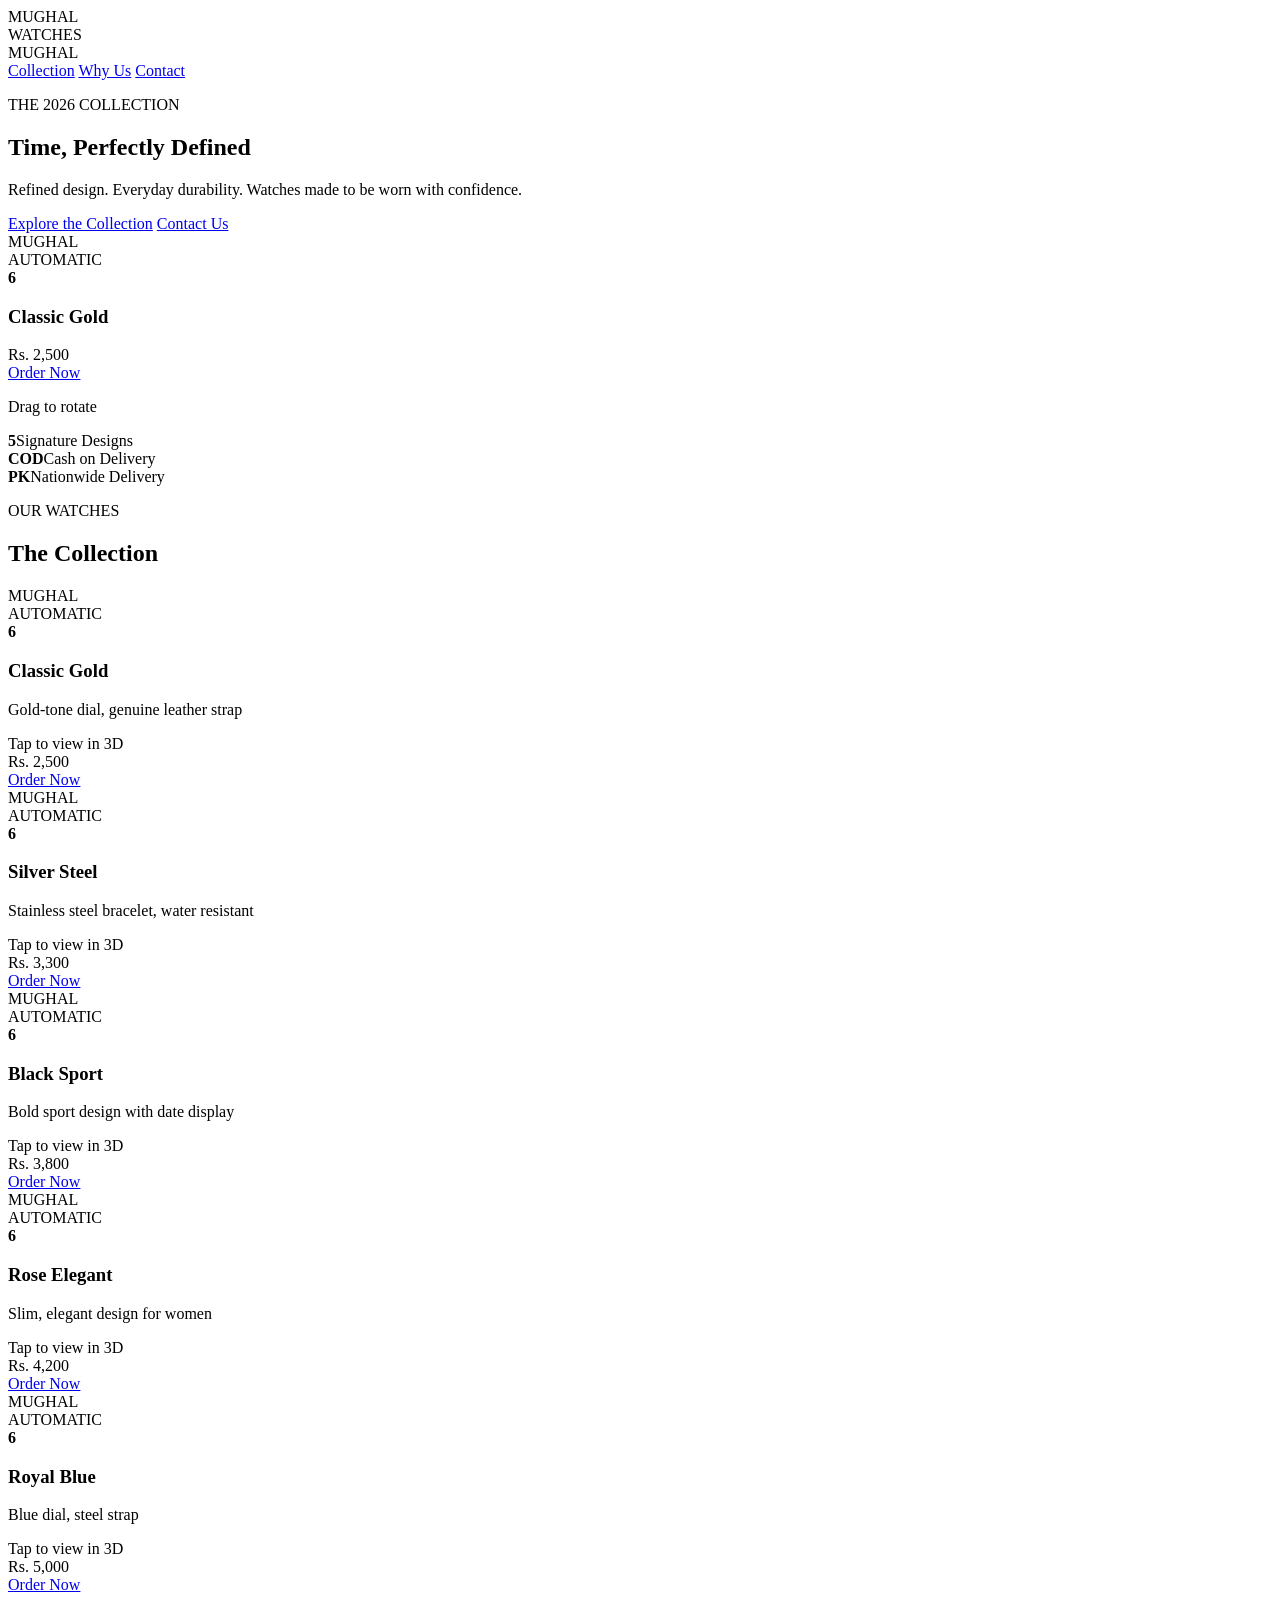
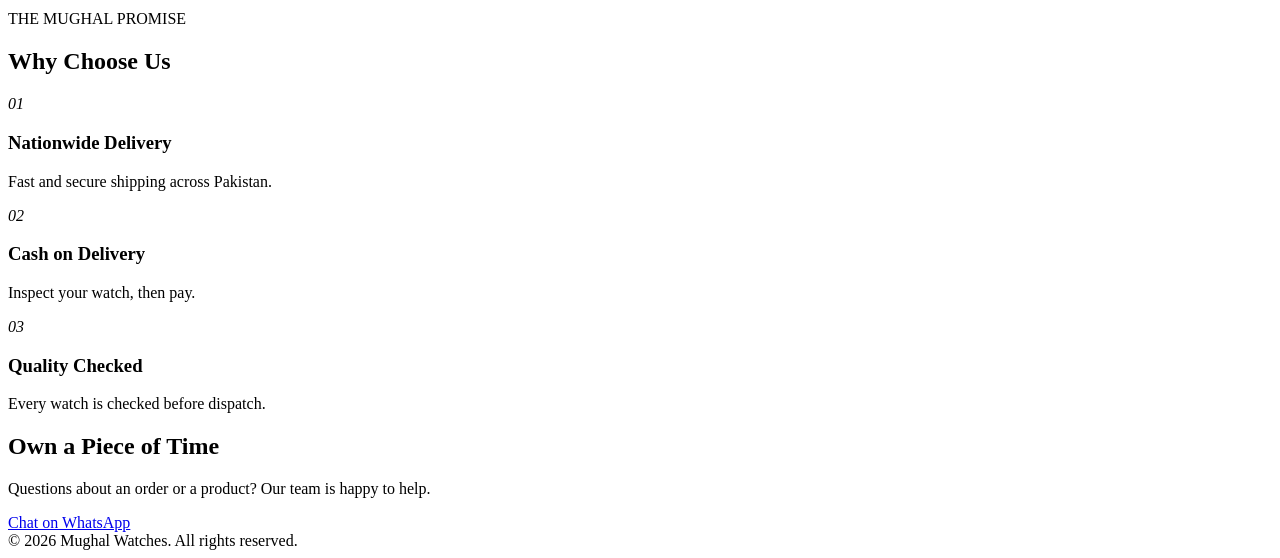
==== index.html @ de5ab8aa "Create index.html" ====
<!DOCTYPE html>
<html lang="en">
<head>
<meta charset="UTF-8">
<meta name="viewport" content="width=device-width, initial-scale=1.0">
<title>Mughal Watches | Timeless Craftsmanship</title>
<link rel="stylesheet" href="./style.css">
</head>
<body>

<div id="intro">
  <div class="i-logo">MUGHAL</div>
  <div class="i-sub">WATCHES</div>
  <div class="i-line"></div>
</div>

<header>
  <div class="logo">MUGHAL</div>
  <nav>
    <a href="#collection">Collection</a>
    <a href="#why">Why Us</a>
    <a href="#contact">Contact</a>
  </nav>
</header>

<section class="hero">
  <div class="txt">
    <p class="eyebrow">THE 2026 COLLECTION</p>
    <h1>Time, <span>Perfectly</span> Defined</h1>
    <p class="lead">Refined design. Everyday durability. Watches made to be worn with confidence.</p>
    <div class="btns">
      <a class="btn" href="#collection">Explore the Collection</a>
      <a class="btn ghost" href="#contact">Contact Us</a>
    </div>
  </div>

  <div class="show">
    <div class="stage hero-stage">
      <div class="sway"><div id="rot"><div class="watch" id="heroWatch" data-style="gold"></div><img id="heroPhoto" class="hero-photo" alt=""></div></div>
    </div>
    <div class="pick">
      <h3 id="pName"></h3>
      <div class="price" id="pPrice"></div>
      <a class="buy" id="pBuy" href="#">Order Now</a>
      <p class="hint">Drag to rotate</p>
    </div>
  </div>
</section>

<section class="strip">
  <div><b>5</b><span>Signature Designs</span></div>
  <div><b>COD</b><span>Cash on Delivery</span></div>
  <div><b>PK</b><span>Nationwide Delivery</span></div>
</section>

<section id="collection">
  <p class="eyebrow reveal">OUR WATCHES</p>
  <h2 class="reveal">The Collection</h2>
  <div class="grid reveal" id="grid"></div>
</section>

<section id="why" class="why">
  <p class="eyebrow reveal">THE MUGHAL PROMISE</p>
  <h2 class="reveal">Why Choose Us</h2>
  <div class="grid reveal">
    <div class="box"><i>01</i><h3>Nationwide Delivery</h3><p>Fast and secure shipping across Pakistan.</p></div>
    <div class="box"><i>02</i><h3>Cash on Delivery</h3><p>Inspect your watch, then pay.</p></div>
    <div class="box"><i>03</i><h3>Quality Checked</h3><p>Every watch is checked before dispatch.</p></div>
  </div>
</section>

<section id="contact" class="cta">
  <h2 class="reveal">Own a Piece of Time</h2>
  <p class="reveal">Questions about an order or a product? Our team is happy to help.</p>
  <a class="btn reveal" href="https://wa.me/92XXXXXXXXXX">Chat on WhatsApp</a>
</section>

<footer>© 2026 Mughal Watches. All rights reserved.</footer>

<script>
/* ===== YAHAN SE NAYI WATCH ADD KARO (har watch ki 1 line) ===== */
/* Photo lagani ho to line ke aakhir mein ye add karo:  , img:'PHOTO-LINK-YAHAN'  */
var watches = [
  {name:'Classic Gold', desc:'Gold-tone dial, genuine leather strap', price:'Rs. 2,500', style:'gold'},
  {name:'Silver Steel', desc:'Stainless steel bracelet, water resistant', price:'Rs. 3,300', style:'silver'},
  {name:'Black Sport', desc:'Bold sport design with date display', price:'Rs. 3,800', style:'black'},
  {name:'Rose Elegant', desc:'Slim, elegant design for women', price:'Rs. 4,200', style:'rose'},
  {name:'Royal Blue', desc:'Blue dial, steel strap', price:'Rs. 5,000', style:'silver'}
];
/* ===== YAHAN TAK ===== */

var grid = document.getElementById('grid');
var hero = document.getElementById('heroWatch');
var rot = document.getElementById('rot');
var ry = 0, rx = 0, down = false, lx = 0, ly = 0, timer;

function orderLink(name) { return './order.html?watch=' + encodeURIComponent(name); }

function selectWatch(i) {
  var w = watches[i];
  var photo = document.getElementById('heroPhoto');
  if (w.img) {
    photo.src = w.img;
    photo.alt = w.name;
    photo.style.display = 'block';
    hero.style.display = 'none';
  } else {
    photo.style.display = 'none';
    hero.style.display = '';
    hero.setAttribute('data-style', w.style);
  }
  document.getElementById('pName').textContent = w.name;
  document.getElementById('pPrice').textContent = w.price;
  document.getElementById('pBuy').href = orderLink(w.name);
  ry = 0; rx = 0;
  rot.style.transform = '';
}

watches.forEach(function (w, i) {
  var c = document.createElement('div');
  c.className = 'card';
  c.innerHTML =
    (w.img ? '<div class="photo"><img src="' + w.img + '" alt="' + w.name + '"></div>' : '<div class="stage"><div class="watch" data-style="' + w.style + '"></div></div>') +
    '<h3>' + w.name + '</h3><p>' + w.desc + '</p>' +
    '<div class="tap">Tap to view in 3D</div>' +
    '<div class="price">' + w.price + '</div>' +
    '<a class="buy" href="' + orderLink(w.name) + '">Order Now</a>';
  c.addEventListener('click', function (e) {
    if (e.target.closest('.buy')) return;
    selectWatch(i);
    window.scrollTo({ top: 0, behavior: 'smooth' });
  });
  grid.appendChild(c);
});

document.querySelectorAll('.watch').forEach(function (w) {
  var t = '';
  for (var i = 0; i < 60; i++) {
    t += '<i class="tick' + (i % 5 === 0 ? ' big' : '') + '" style="transform:rotate(' + (i * 6) + 'deg)"></i>';
  }
  w.innerHTML =
    '<div class="strap top"></div><div class="strap bot"></div>' +
    '<div class="case">' +
      '<div class="layer back"></div>' +
      '<div class="crown"></div><div class="push p1"></div><div class="push p2"></div>' +
      '<div class="layer bezel"></div>' +
      '<div class="layer dial">' + t +
        '<div class="brand">MUGHAL</div>' +
        '<div class="auto">AUTOMATIC</div>' +
        '<div class="date"><b>' + new Date().getDate() + '</b></div>' +
        '<div class="hand h"></div><div class="hand m"></div><div class="hand s"></div>' +
        '<div class="pin"></div>' +
      '</div>' +
      '<div class="layer glass"></div>' +
    '</div>';
});

function clock() {
  var d = new Date(), s = d.getSeconds(), m = d.getMinutes(), h = d.getHours() % 12;
  document.querySelectorAll('.hand.h').forEach(function (e) { e.style.transform = 'rotate(' + ((h + m / 60) * 30) + 'deg)'; });
  document.querySelectorAll('.hand.m').forEach(function (e) { e.style.transform = 'rotate(' + ((m + s / 60) * 6) + 'deg)'; });
  document.querySelectorAll('.hand.s').forEach(function (e) { e.style.transform = 'rotate(' + (s * 6) + 'deg)'; });
}
clock();
setInterval(clock, 1000);

/* Drag to rotate */
var stage = document.querySelector('.hero-stage');
var sway = document.querySelector('.sway');

stage.addEventListener('pointerdown', function (e) {
  down = true; lx = e.clientX; ly = e.clientY;
  sway.classList.add('drag'); rot.classList.add('drag');
  clearTimeout(timer);
  try { stage.setPointerCapture(e.pointerId); } catch (x) {}
});
stage.addEventListener('pointermove', function (e) {
  if (!down) return;
  ry += (e.clientX - lx) * 0.7;
  rx -= (e.clientY - ly) * 0.5;
  rx = Math.max(-60, Math.min(60, rx));
  if (hero.style.display === 'none') { ry = Math.max(-35, Math.min(35, ry)); rx = Math.max(-20, Math.min(20, rx)); }
  lx = e.clientX; ly = e.clientY;
  rot.style.transform = 'rotateY(' + ry + 'deg) rotateX(' + rx + 'deg)';
});
function release() {
  if (!down) return;
  down = false;
  rot.classList.remove('drag');
  timer = setTimeout(function () {
    sway.classList.remove('drag');
    rx = 0; ry = Math.round(ry / 360) * 360;
    rot.style.transform = 'rotateY(' + ry + 'deg) rotateX(0deg)';
  }, 2500);
}
stage.addEventListener('pointerup', release);
stage.addEventListener('pointercancel', release);

selectWatch(0);

/* Card tilt */
document.querySelectorAll('.card').forEach(function (el) {
  el.addEventListener('pointermove', function (e) {
    var r = el.getBoundingClientRect();
    var x = (e.clientX - r.left) / r.width - 0.5;
    var y = (e.clientY - r.top) / r.height - 0.5;
    el.style.transform = 'perspective(900px) rotateY(' + (x * 12) + 'deg) rotateX(' + (-y * 12) + 'deg)';
  });
  el.addEventListener('pointerleave', function () { el.style.transform = ''; });
});

/* Scroll reveal */
if ('IntersectionObserver' in window) {
  var io = new IntersectionObserver(function (items) {
    items.forEach(function (i) {
      if (i.isIntersecting) { i.target.classList.add('in'); io.unobserve(i.target); }
    });
  }, { threshold: 0.15 });
  document.querySelectorAll('.reveal').forEach(function (e) { io.observe(e); });
} else {
  document.querySelectorAll('.reveal').forEach(function (e) { e.classList.add('in'); });
}
</script>
</body>
  </html>
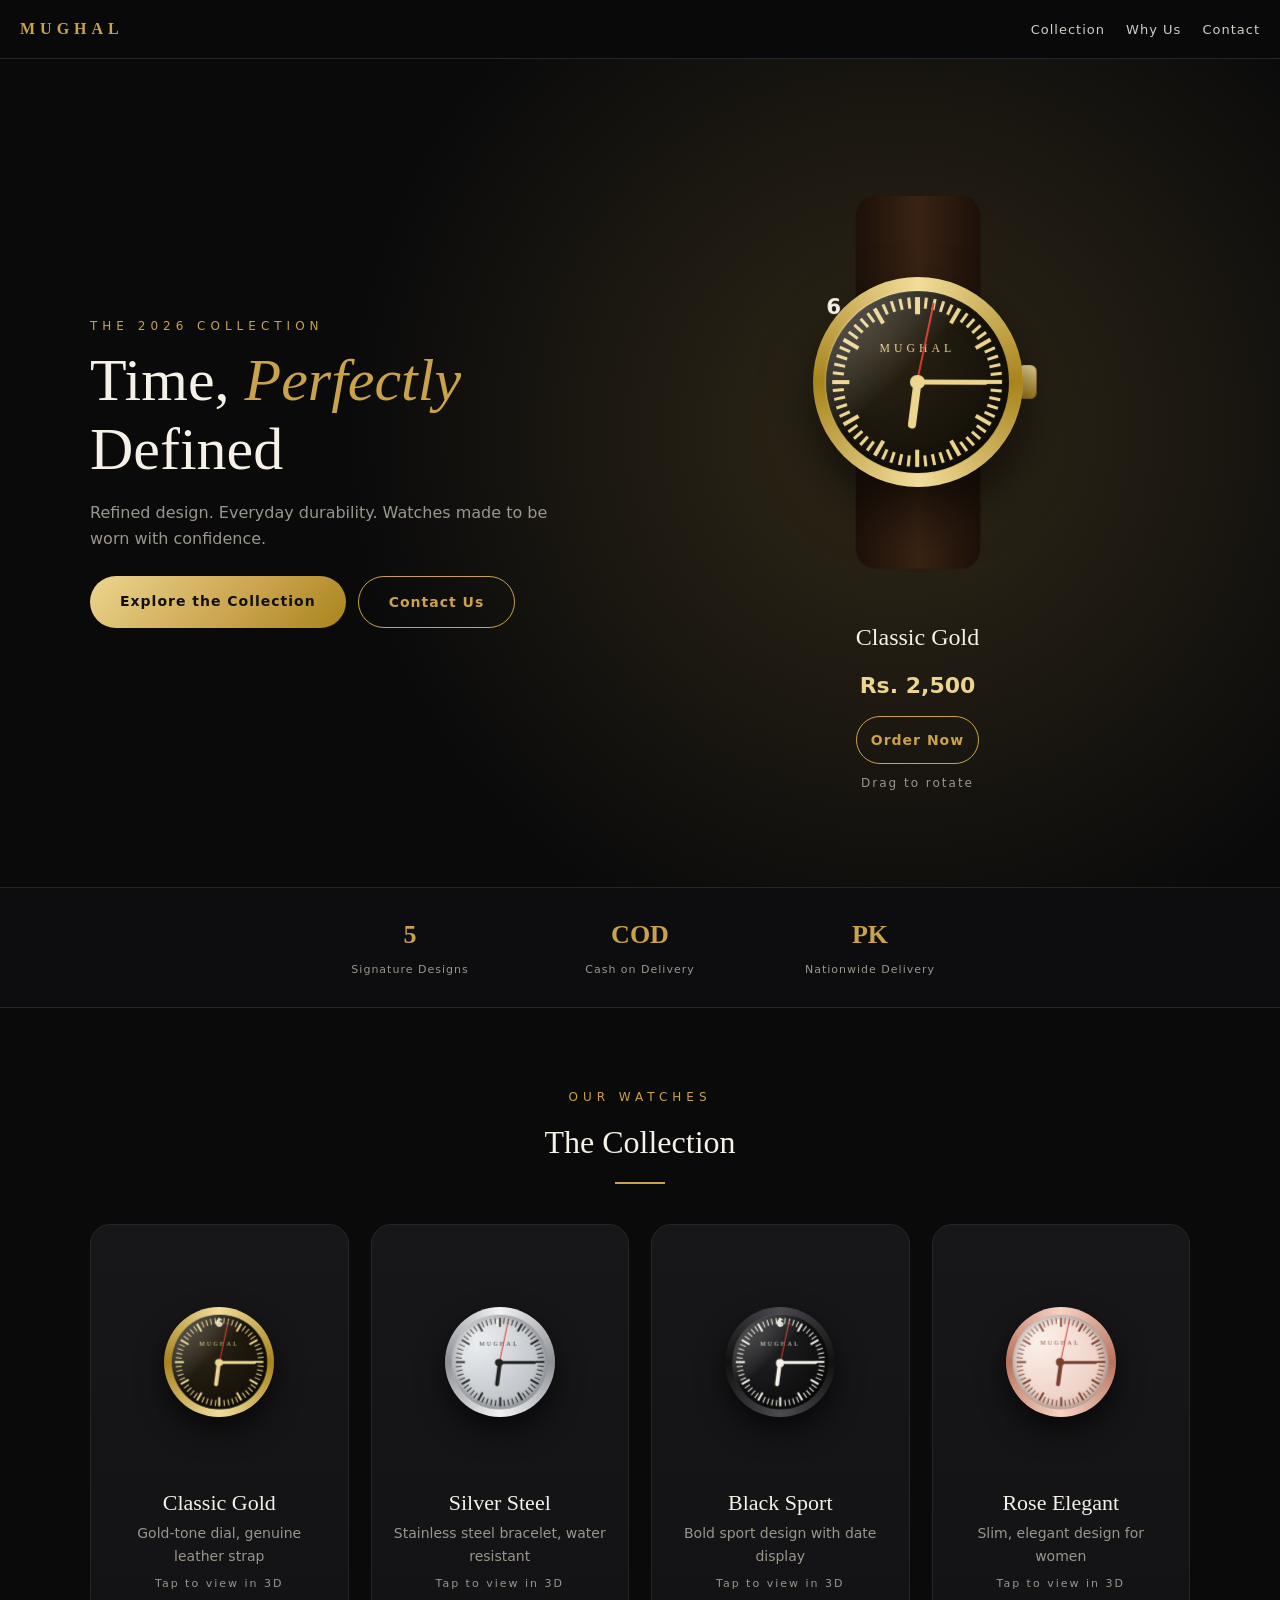
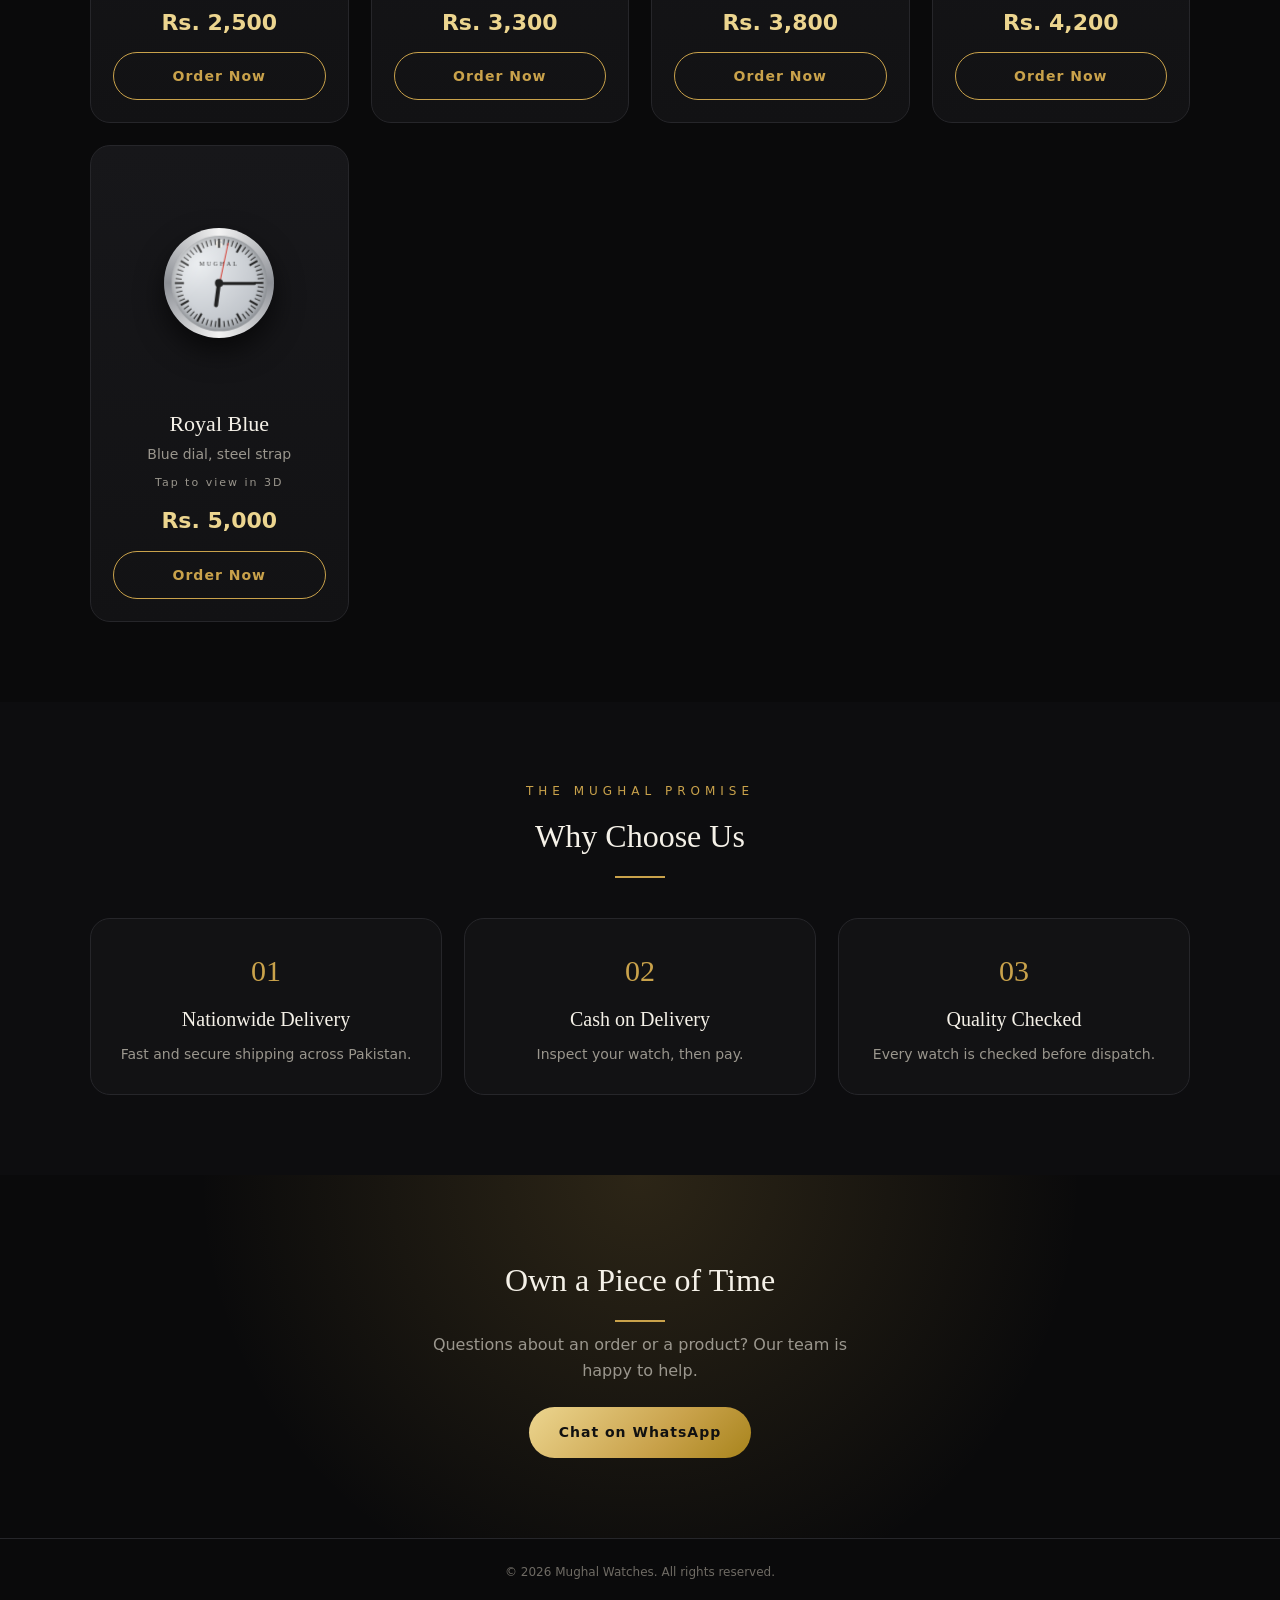
==== commit 7268d7f5: "Update index.html" ====
--- a/index.html
+++ b/index.html
@@ -146,7 +146,6 @@
       '<div class="layer bezel"></div>' +
       '<div class="layer dial">' + t +
         '<div class="brand">MUGHAL</div>' +
-        '<div class="auto">AUTOMATIC</div>' +
         '<div class="date"><b>' + new Date().getDate() + '</b></div>' +
         '<div class="hand h"></div><div class="hand m"></div><div class="hand s"></div>' +
         '<div class="pin"></div>' +
--- a/style.css
+++ b/style.css
@@ -0,0 +1,187 @@
+:root{
+  --bg:#0a0a0b; --card:#121214; --line:#26262a;
+  --gold:#c9a24b; --gold2:#ecd58f; --ivory:#f5f1e8; --muted:#9a968d;
+  --serif:Georgia,'Times New Roman',serif;
+}
+*{box-sizing:border-box}
+html{scroll-behavior:smooth}
+body{
+  margin:0; background:var(--bg); color:var(--ivory);
+  font-family:system-ui,-apple-system,'Segoe UI',Roboto,Arial,sans-serif;
+  line-height:1.6; text-align:center; overflow-x:hidden;
+}
+
+/* Intro */
+#intro{
+  position:fixed; inset:0; z-index:999; background:#000;
+  display:flex; flex-direction:column; align-items:center; justify-content:center;
+  animation:introOut .8s ease 2.6s forwards;
+}
+.i-logo{font-family:var(--serif); font-size:42px; letter-spacing:12px; color:var(--gold); opacity:0; animation:fadeUp 1s ease .3s forwards}
+.i-sub{letter-spacing:10px; font-size:13px; color:var(--muted); margin-top:6px; opacity:0; animation:fadeUp 1s ease .7s forwards}
+.i-line{width:0; height:1px; background:var(--gold); margin-top:26px; animation:grow 1.4s ease .9s forwards}
+@keyframes grow{to{width:160px}}
+@keyframes fadeUp{from{opacity:0; transform:translateY(18px)} to{opacity:1; transform:none}}
+@keyframes introOut{to{opacity:0; visibility:hidden}}
+
+/* Header */
+header{
+  display:flex; justify-content:space-between; align-items:center;
+  padding:16px 20px; position:sticky; top:0; z-index:50;
+  background:rgba(10,10,11,.85); backdrop-filter:blur(10px);
+  border-bottom:1px solid var(--line);
+}
+.logo{font-family:var(--serif); font-weight:bold; color:var(--gold); letter-spacing:5px}
+nav a{color:var(--ivory); text-decoration:none; margin-left:16px; font-size:13px; letter-spacing:1px; opacity:.85}
+
+/* Hero */
+.hero{
+  min-height:92vh; display:grid; grid-template-columns:1fr; align-items:center; gap:10px;
+  padding:40px 20px 60px;
+  background:radial-gradient(circle at 70% 45%, rgba(201,162,75,.2), transparent 55%), var(--bg);
+}
+.hero .txt > *{opacity:0; animation:fadeUp 1s ease forwards}
+.hero .txt > :nth-child(1){animation-delay:2.9s}
+.hero .txt > :nth-child(2){animation-delay:3.1s}
+.hero .txt > :nth-child(3){animation-delay:3.3s}
+.hero .txt > :nth-child(4){animation-delay:3.5s}
+.hero .stage{opacity:0; animation:fadeUp 1.4s ease 3s forwards}
+.eyebrow{color:var(--gold); letter-spacing:5px; font-size:12px; margin:0 0 10px}
+h1{font-family:var(--serif); font-size:40px; line-height:1.15; margin:0 0 16px; font-weight:normal}
+h1 span{color:var(--gold); font-style:italic}
+.lead{color:var(--muted); max-width:460px; margin:0 auto 24px}
+.btns{display:flex; gap:12px; justify-content:center; flex-wrap:wrap}
+.btn{
+  display:inline-block; background:linear-gradient(135deg,var(--gold2),var(--gold) 60%,#a8841c);
+  color:#111; font-weight:bold; text-decoration:none; letter-spacing:1px;
+  padding:14px 30px; border-radius:40px; font-size:14px;
+}
+.btn.ghost{background:none; color:var(--gold); border:1px solid var(--gold)}
+
+/* Strip */
+.strip{display:flex; justify-content:center; gap:10px; padding:26px 10px; border-top:1px solid var(--line); border-bottom:1px solid var(--line); background:#0d0d0f}
+.strip div{flex:1; max-width:220px}
+.strip b{display:block; font-family:var(--serif); font-size:26px; color:var(--gold)}
+.strip span{font-size:11px; letter-spacing:1px; color:var(--muted)}
+
+/* Sections */
+section{padding:80px 20px}
+h2{font-family:var(--serif); font-weight:normal; font-size:32px; margin:0 0 6px}
+h2::after{content:""; display:block; width:50px; height:2px; background:var(--gold); margin:14px auto 0}
+.reveal{opacity:0; transform:translateY(30px); transition:opacity 1s ease, transform 1s ease}
+.reveal.in{opacity:1; transform:none}
+
+.grid{
+  display:grid; grid-template-columns:repeat(auto-fit,minmax(240px,1fr));
+  gap:22px; max-width:1100px; margin:40px auto 0;
+}
+
+/* Cards */
+.card{
+  background:linear-gradient(180deg,#17171a,var(--card)); border:1px solid var(--line);
+  border-radius:20px; padding:22px; transform-style:preserve-3d;
+  transition:transform .2s ease, border-color .3s;
+}
+.card:hover{border-color:var(--gold)}
+.card h3{font-family:var(--serif); font-weight:normal; font-size:22px; margin:8px 0 2px}
+.card p{color:var(--muted); font-size:14px; margin:0}
+.price{color:var(--gold2); font-size:22px; font-weight:bold; margin:12px 0}
+.buy{
+  display:block; text-decoration:none; font-weight:bold; font-size:14px; letter-spacing:1px;
+  color:var(--gold); border:1px solid var(--gold); padding:12px; border-radius:30px; transition:.3s;
+}
+.buy:hover{background:var(--gold); color:#111}
+
+/* Why */
+.why{background:#0d0d0f}
+.box{background:var(--card); border:1px solid var(--line); border-radius:20px; padding:28px 20px}
+.box i{font-style:normal; font-family:var(--serif); color:var(--gold); font-size:30px}
+.box h3{font-family:var(--serif); font-weight:normal; font-size:20px; margin:8px 0}
+.box p{color:var(--muted); font-size:14px; margin:0}
+
+/* CTA */
+.cta{background:radial-gradient(circle at 50% 0%, rgba(201,162,75,.18), transparent 60%), var(--bg)}
+.cta p{color:var(--muted); max-width:460px; margin:10px auto 24px}
+
+footer{padding:24px; font-size:12px; color:#6f6b64; border-top:1px solid var(--line)}
+
+/* 3D Watch */
+.stage{height:340px; display:flex; align-items:center; justify-content:center; transform-style:preserve-3d}
+.card .stage{height:230px}
+.watch{
+  position:relative; width:12em; height:18em; font-size:17px;
+  transform-style:preserve-3d; animation:sway 8s ease-in-out infinite;
+  --c1:#f1dc9a; --c2:#a8841c; --d1:#2b2415; --d2:#0d0b06; --tick:#ecd58f; --strap:#3a2414; --strap2:#1d110a; --hand:#ecd58f;
+}
+.card .watch{font-size:11px}
+.watch[data-style="silver"]{--c1:#f2f2f2; --c2:#8d9096; --d1:#e9ecef; --d2:#aeb3ba; --tick:#222; --strap:#b9bec6; --strap2:#7c818a; --hand:#222}
+.watch[data-style="black"]{--c1:#4a4a4f; --c2:#111; --d1:#232326; --d2:#050505; --tick:#f5f1e8; --strap:#222; --strap2:#0a0a0a; --hand:#f5f1e8}
+.watch[data-style="rose"]{--c1:#f6d3c4; --c2:#b9735d; --d1:#fbeee8; --d2:#e8c4b6; --tick:#7a3f2e; --strap:#e7bfae; --strap2:#b9735d; --hand:#7a3f2e}
+@keyframes sway{
+  0%,100%{transform:rotateY(-22deg) rotateX(6deg)}
+  50%{transform:rotateY(22deg) rotateX(-4deg)}
+}
+.strap{position:absolute; left:50%; width:6em; height:6.8em; margin-left:-3em; background:linear-gradient(90deg,var(--strap2),var(--strap),var(--strap2)); transform:translateZ(-.6em)}
+.strap.top{top:0; border-radius:1em 1em 0 0}
+.strap.bot{bottom:0; border-radius:0 0 1em 1em}
+.case{position:absolute; top:50%; left:50%; width:10em; height:10em; margin:-5em 0 0 -5em; transform-style:preserve-3d}
+.layer{position:absolute; inset:0; border-radius:50%}
+.back{background:#000; transform:translateZ(-1.2em)}
+.crown{position:absolute; right:-.7em; top:50%; width:.9em; height:1.6em; margin-top:-.8em; border-radius:.3em; background:linear-gradient(var(--c1),var(--c2)); transform:translateZ(-.2em)}
+.bezel{background:conic-gradient(var(--c1),var(--c2),var(--c1),var(--c2),var(--c1)); box-shadow:0 1.2em 2.5em rgba(0,0,0,.6); transform:translateZ(0)}
+.dial{inset:.7em; background:radial-gradient(circle at 30% 30%,var(--d1),var(--d2)); box-shadow:inset 0 0 1em rgba(0,0,0,.5); transform:translateZ(.5em)}
+.glass{inset:.7em; background:linear-gradient(135deg,rgba(255,255,255,.35),transparent 45%); transform:translateZ(1.2em); pointer-events:none}
+.tick{position:absolute; left:50%; top:.3em; width:.12em; height:.5em; margin-left:-.06em; background:var(--tick); transform-origin:50% 4em}
+.tick.big{width:.2em; margin-left:-.1em; height:.8em}
+.brand{position:absolute; top:26%; width:100%; text-align:center; font-size:.55em; letter-spacing:.35em; color:var(--tick); font-family:var(--serif)}
+.hand{position:absolute; left:50%; bottom:50%; background:var(--hand); border-radius:1em; transform-origin:50% 100%}
+.hand.h{width:.36em; height:2.2em; margin-left:-.18em}
+.hand.m{width:.26em; height:3.3em; margin-left:-.13em}
+.hand.s{width:.1em; height:3.8em; margin-left:-.05em; background:#d63a2f}
+.pin{position:absolute; top:50%; left:50%; width:.7em; height:.7em; margin:-.35em 0 0 -.35em; border-radius:50%; background:var(--hand)}
+
+/* Order page (order.html) */
+.order{max-width:440px; margin:0 auto; padding:60px 20px}
+.sub{color:var(--muted); font-size:14px}
+.form{display:flex; flex-direction:column; gap:12px; margin-top:25px; text-align:left}
+.form input,.form select,.form textarea{
+  padding:14px; border:1px solid var(--line); border-radius:12px; font-size:16px;
+  font-family:inherit; background:#141416; color:var(--ivory);
+}
+.form textarea{height:90px; resize:none}
+.form button{
+  background:linear-gradient(135deg,var(--gold2),var(--gold) 60%,#a8841c); color:#111;
+  font-weight:bold; font-size:16px; letter-spacing:1px; padding:15px; border:none; border-radius:40px; cursor:pointer;
+}
+#error{color:#ff6b5e; font-size:14px; margin:0}
+
+/* Desktop */
+@media (min-width:800px){
+  .hero{grid-template-columns:1fr 1fr; text-align:left; padding:60px max(20px, calc((100vw - 1100px)/2))}
+  .lead{margin-left:0}
+  .btns{justify-content:flex-start}
+  h1{font-size:60px}
+  .hero .watch{font-size:21px}
+  .hero .stage{height:460px}
+}
+@media (prefers-reduced-motion:reduce){
+  .watch{animation:none}
+}/* 3D view + drag */
+.stage{perspective:1000px}
+.sway,#rot{transform-style:preserve-3d}
+.sway{animation:sway 9s ease-in-out infinite}
+.sway.drag{animation-play-state:paused}
+#rot{transition:transform .6s ease}
+#rot.drag{transition:none}
+.hero .watch{animation:none}
+.hero-stage{cursor:grab; touch-action:pan-y; user-select:none; -webkit-user-select:none}
+.hero-stage:active{cursor:grabbing}
+.show{display:flex; flex-direction:column; align-items:center}
+.pick{margin-top:6px; text-align:center}
+.pick h3{font-family:var(--serif); font-weight:normal; font-size:24px; margin:0}
+.pick .buy{max-width:220px; margin:0 auto}
+.hint{color:var(--muted); font-size:12px; letter-spacing:2px; margin:10px 0 0}
+.card{cursor:pointer}
+.tap{color:var(--muted); font-size:11px; letter-spacing:2px; margin-top:8px}
+@media (prefers-reduced-motion:reduce){.sway{animation:none}}.photo{height:230px; border-radius:14px; overflow:hidden; background:#fff; display:flex; align-items:center; justify-content:center}
+.photo img{width:100%; height:100%; object-fit:contain}
